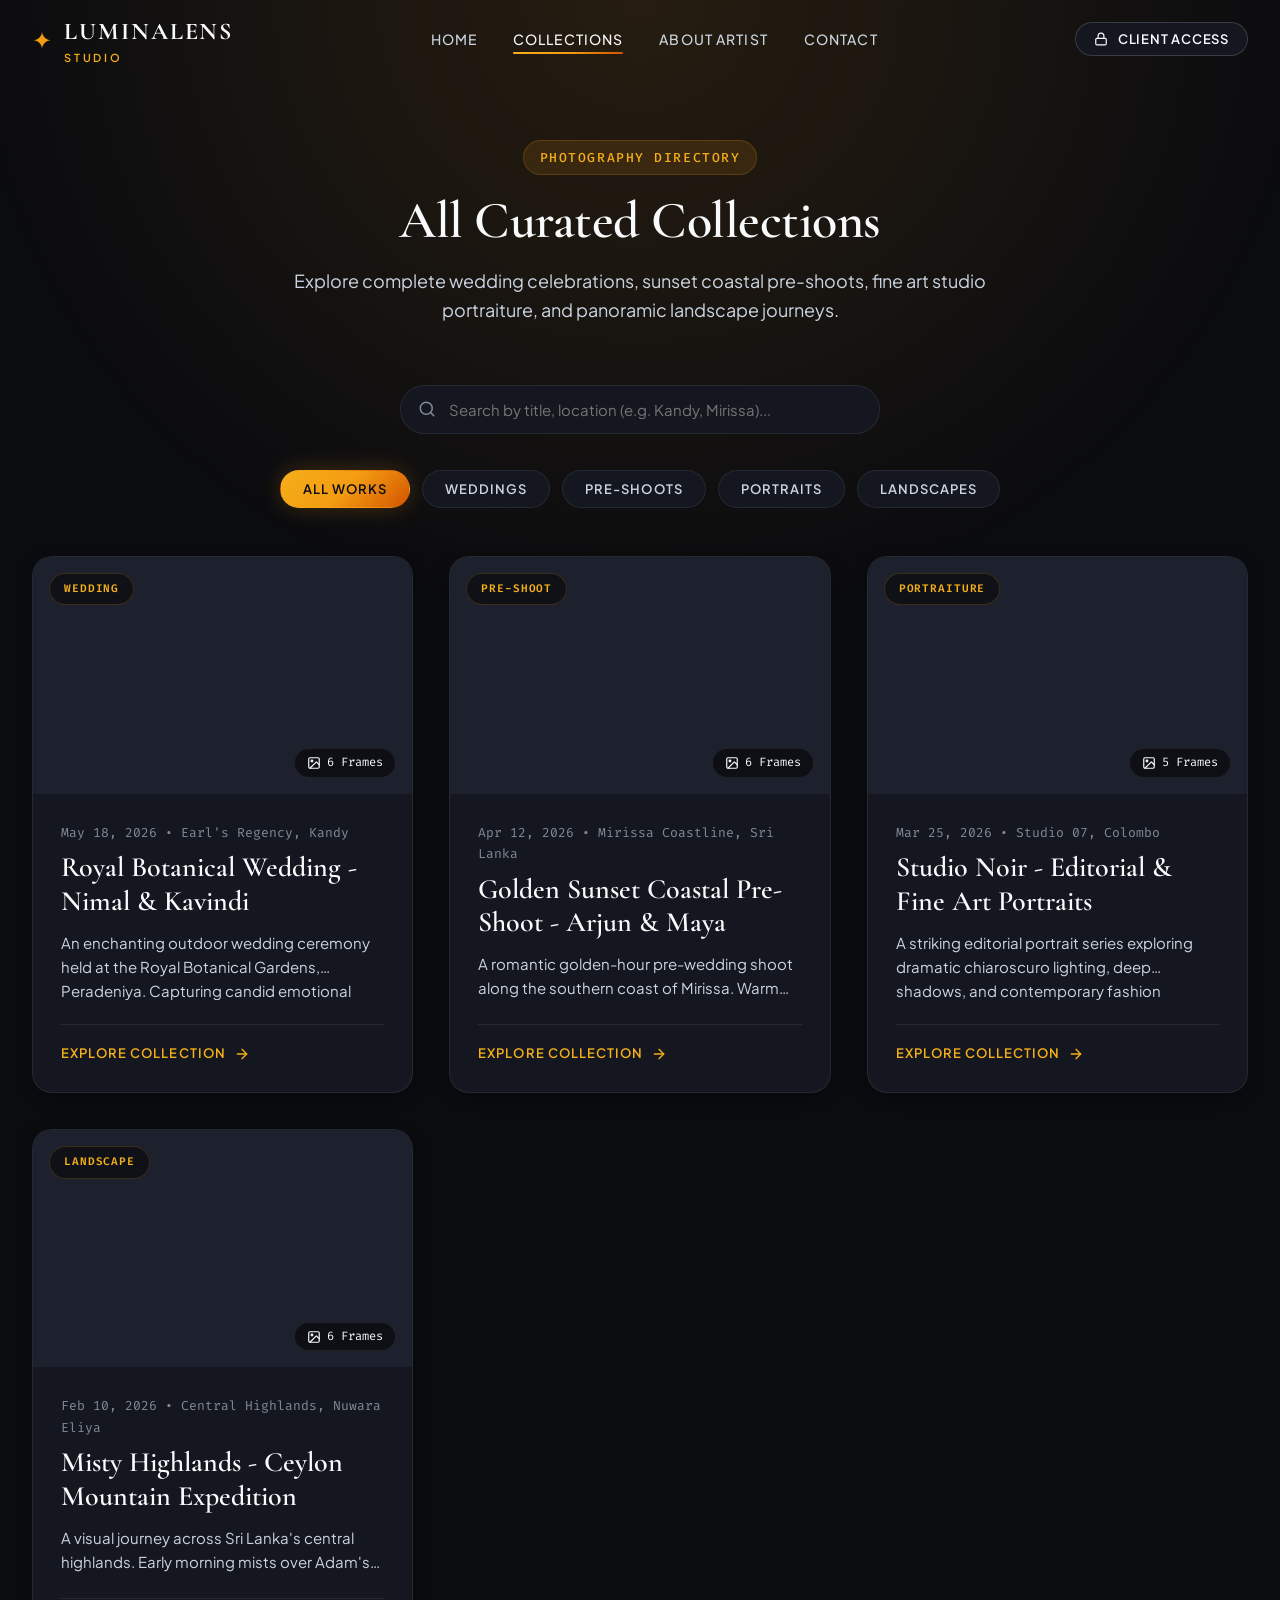
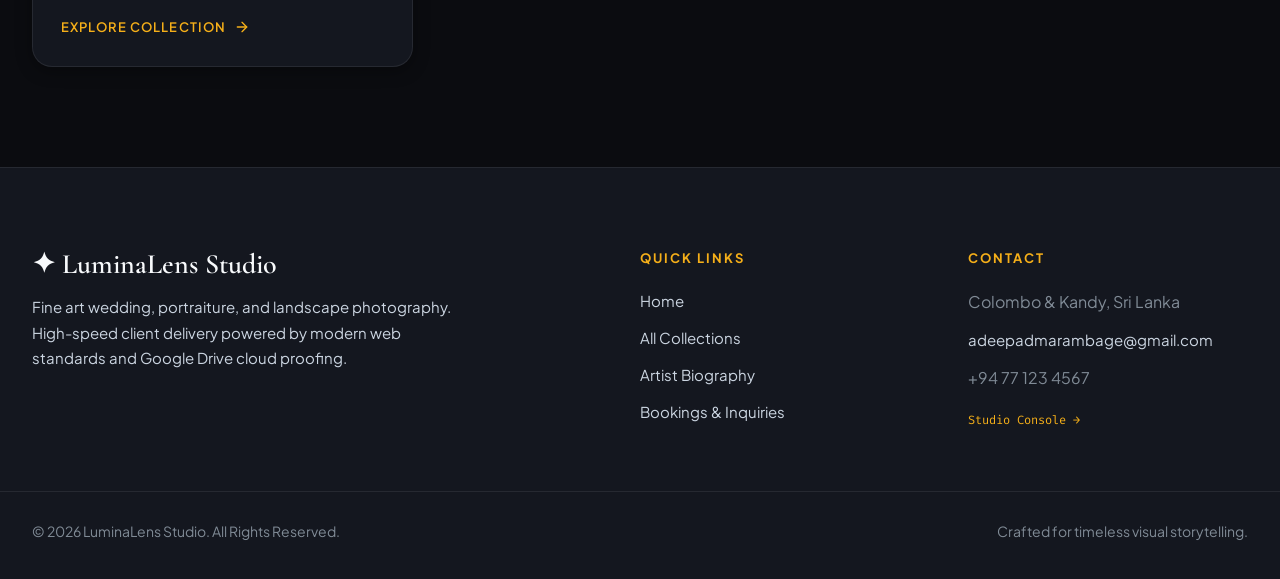
==== public/albums.html @ 2db3ec04 "feat(system): implement full-stack LuminaLens Studio with JDK 21 server, public gallery, and admin p" ====
<!DOCTYPE html>
<html lang="en">
<head>
  <meta charset="UTF-8">
  <meta name="viewport" content="width=device-width, initial-scale=1.0">
  <title>Photography Collections &amp; Client Galleries | LuminaLens Studio</title>
  <meta name="description" content="Browse all photography collections, wedding celebrations, coastal pre-shoots, and editorial portraits curated by LuminaLens Studio.">

  <!-- Favicon -->
  <link rel="icon" type="image/svg+xml" href="data:image/svg+xml,<svg xmlns='http://www.w3.org/2000/svg' viewBox='0 0 100 100'><rect width='100' height='100' rx='25' fill='%230b0c10'/><circle cx='50' cy='50' r='32' fill='none' stroke='%23f39c12' stroke-width='6'/><circle cx='50' cy='50' r='18' fill='none' stroke='%23f5af19' stroke-width='4'/><circle cx='50' cy='50' r='6' fill='%23f39c12'/></svg>">

  <!-- Google Fonts Preconnect & Stylesheets -->
  <link rel="preconnect" href="https://fonts.googleapis.com">
  <link rel="preconnect" href="https://fonts.gstatic.com" crossorigin>
  <link href="https://fonts.googleapis.com/css2?family=Cormorant+Garamond:ital,wght@0,400;0,600;0,700;1,400;1,600&family=Fira+Code:wght@400;500&family=Plus+Jakarta+Sans:wght@400;500;600;700&display=swap" rel="stylesheet">

  <!-- Core Stylesheet -->
  <link rel="stylesheet" href="css/style.css">
</head>
<body>

  <!-- Sticky Glassmorphic Header -->
  <header>
    <nav class="navbar" id="navbar" aria-label="Main Navigation">
      <div class="container nav-container">
        <!-- Brand Crest -->
        <a href="index.html" class="brand-crest" aria-label="LuminaLens Studio Home">
          <span class="brand-crest-icon" aria-hidden="true">✦</span>
          <div class="brand-title">
            LuminaLens
            <span>Studio</span>
          </div>
        </a>

        <!-- Navigation Links -->
        <ul class="nav-menu" id="nav-menu" role="menu">
          <li role="none"><a href="index.html" class="nav-link" role="menuitem">Home</a></li>
          <li role="none"><a href="albums.html" class="nav-link active" role="menuitem">Collections</a></li>
          <li role="none"><a href="index.html#about" class="nav-link" role="menuitem">About Artist</a></li>
          <li role="none"><a href="index.html#contact" class="nav-link" role="menuitem">Contact</a></li>
        </ul>

        <!-- Action Buttons -->
        <div class="nav-actions">
          <button type="button" class="btn btn-secondary btn-pill" id="client-access-btn" title="Access Private Client Album">
            <svg viewBox="0 0 24 24" width="14" height="14" fill="none" stroke="currentColor" stroke-width="2" stroke-linecap="round" stroke-linejoin="round" aria-hidden="true">
              <rect x="3" y="11" width="18" height="11" rx="2" ry="2"/>
              <path d="M7 11V7a5 5 0 0 1 10 0v4"/>
            </svg>
            <span>Client Access</span>
          </button>

          <!-- Mobile Toggle Button -->
          <button type="button" class="nav-toggle-btn" id="nav-toggle-btn" aria-label="Toggle navigation menu" aria-expanded="false" aria-controls="nav-menu">
            <span></span>
            <span></span>
            <span></span>
          </button>
        </div>
      </div>
    </nav>
  </header>

  <main class="section" style="padding-top: calc(var(--nav-height) + 60px);">
    <div class="container">
      <div class="section-header">
        <span class="section-tag">Photography Directory</span>
        <h1 class="section-title">All Curated Collections</h1>
        <p class="section-subtitle">
          Explore complete wedding celebrations, sunset coastal pre-shoots, fine art studio portraiture, and panoramic landscape journeys.
        </p>
      </div>

      <!-- Real-Time Search Bar -->
      <div class="catalog-search-wrapper">
        <svg class="search-icon-svg" viewBox="0 0 24 24" fill="none" stroke="currentColor" stroke-width="2" stroke-linecap="round" stroke-linejoin="round" aria-hidden="true">
          <circle cx="11" cy="11" r="8"/><line x1="21" y1="21" x2="16.65" y2="16.65"/>
        </svg>
        <input type="search" class="catalog-search-input" id="catalog-search" placeholder="Search by title, location (e.g. Kandy, Mirissa)..." aria-label="Search albums">
      </div>

      <!-- Category Filter Pills -->
      <div class="filter-bar" role="tablist" aria-label="Filter albums by category">
        <button type="button" class="filter-pill active" data-category="all" role="tab" aria-selected="true">All Works</button>
        <button type="button" class="filter-pill" data-category="wedding" role="tab" aria-selected="false">Weddings</button>
        <button type="button" class="filter-pill" data-category="preshoot" role="tab" aria-selected="false">Pre-Shoots</button>
        <button type="button" class="filter-pill" data-category="portrait" role="tab" aria-selected="false">Portraits</button>
        <button type="button" class="filter-pill" data-category="landscape" role="tab" aria-selected="false">Landscapes</button>
      </div>

      <!-- Albums Catalog Grid -->
      <div class="albums-grid" id="albums-catalog-grid">
        <!-- Dynamically rendered by app.js from data/albums.json -->
      </div>
    </div>
  </main>

  <!-- Client Access Modal -->
  <div class="modal-overlay" id="client-access-modal" role="dialog" aria-modal="true" aria-labelledby="client-modal-title">
    <div class="modal-card">
      <div class="modal-header">
        <h3 id="client-modal-title">Client Album Access</h3>
        <button type="button" class="modal-close-btn" id="close-client-modal" aria-label="Close dialog">&times;</button>
      </div>
      <p style="color: var(--text-secondary); margin-bottom: 20px; font-size: 0.9375rem;">
        Enter your unique album slug or private proofing code provided in your booking invitation:
      </p>
      <form id="client-access-form">
        <div style="margin-bottom: 20px;">
          <input type="text" class="share-url-input" id="client-album-code" placeholder="e.g. wedding-nimal-kavindi" required autocomplete="off" style="width: 100%;">
        </div>
        <button type="submit" class="btn btn-primary" style="width: 100%;">
          <span>View Private Collection &rarr;</span>
        </button>
      </form>
    </div>
  </div>

  <!-- Footer -->
  <footer class="footer">
    <div class="container footer-grid">
      <div class="footer-brand">
        <h4>✦ LuminaLens Studio</h4>
        <p>
          Fine art wedding, portraiture, and landscape photography. High-speed client delivery powered by modern web standards and Google Drive cloud proofing.
        </p>
      </div>

      <div class="footer-col">
        <h5>Quick Links</h5>
        <div class="footer-links-list">
          <a href="index.html">Home</a>
          <a href="albums.html">All Collections</a>
          <a href="index.html#about">Artist Biography</a>
          <a href="index.html#contact">Bookings &amp; Inquiries</a>
        </div>
      </div>

      <div class="footer-col">
        <h5>Contact</h5>
        <div class="footer-links-list">
          <span style="color: var(--text-muted);">Colombo &amp; Kandy, Sri Lanka</span>
          <a href="mailto:adeepadmarambage@gmail.com">adeepadmarambage@gmail.com</a>
          <span style="color: var(--text-muted);">+94 77 123 4567</span>
          <a href="admin/login.html" style="font-family: var(--font-mono); font-size: 0.75rem; color: var(--text-gold); margin-top: 8px;">Studio Console &rarr;</a>
        </div>
      </div>
    </div>

    <div class="container footer-bottom">
      <div>&copy; 2026 LuminaLens Studio. All Rights Reserved.</div>
      <div>Crafted for timeless visual storytelling.</div>
    </div>
  </footer>

  <!-- Google Drive CDN Helper, Lightbox & Application Engine -->
  <script src="js/gdrive-helper.js" defer></script>
  <script src="js/lightbox.js" defer></script>
  <script src="js/app.js" defer></script>
</body>
</html>
---- public/css/style.css ----
/* ==========================================================================
   LuminaLens Studio - Visual Design System ("Obsidian Gallery")
   Architecture: Pure Modern CSS3 (Variables, Grid, Flexbox, Glassmorphism)
   Theme: Dark Luxury Editorial & Cinematic Photography Experience
   ========================================================================== */

/* --- 1. CSS Custom Properties / Design Tokens --- */
:root {
  /* Canvas & Neutral Surfaces */
  --bg-canvas: #0b0c10;
  --bg-surface: #14171f;
  --bg-surface-elevated: #1c212d;
  --bg-surface-hover: #222938;
  --bg-glass: rgba(20, 23, 31, 0.78);
  --bg-glass-card: rgba(20, 23, 31, 0.65);
  --bg-glass-heavy: rgba(11, 12, 16, 0.94);

  /* Borders & Dividers */
  --border-subtle: rgba(255, 255, 255, 0.08);
  --border-medium: rgba(255, 255, 255, 0.16);
  --border-gold: rgba(243, 156, 18, 0.40);
  --border-gold-subtle: rgba(243, 156, 18, 0.20);

  /* Accent & Brand Luxury Gold */
  --accent-gold-primary: #f39c12;
  --accent-gold-light: #f5af19;
  --accent-gold-dark: #d35400;
  --accent-gold-gradient: linear-gradient(135deg, #f5af19 0%, #f39c12 50%, #d35400 100%);
  --accent-gold-glow: rgba(243, 156, 18, 0.28);
  --accent-gold-glow-subtle: rgba(243, 156, 18, 0.12);

  /* Text & Readability Hierarchy */
  --text-primary: #f8fafc;
  --text-secondary: #cbd5e1;
  --text-muted: #808b96;
  --text-gold: #f5af19;

  /* Functional Status Indicators */
  --status-published: #10b981;
  --status-private: #f59e0b;
  --status-hidden: #64748b;
  --status-danger: #ef4444;

  /* Typography */
  --font-display: 'Cormorant Garamond', Georgia, 'Times New Roman', serif;
  --font-sans: 'Plus Jakarta Sans', system-ui, -apple-system, BlinkMacSystemFont, 'Segoe UI', Roboto, sans-serif;
  --font-mono: 'Fira Code', SFMono-Regular, Consolas, monospace;

  /* Dimensions & Spacing */
  --nav-height: 80px;
  --container-max: 1320px;
  --radius-xs: 4px;
  --radius-sm: 8px;
  --radius-md: 14px;
  --radius-lg: 20px;
  --radius-xl: 28px;
  --radius-full: 9999px;

  /* Shadows */
  --shadow-sm: 0 4px 16px rgba(0, 0, 0, 0.35);
  --shadow-md: 0 10px 30px -6px rgba(0, 0, 0, 0.55);
  --shadow-lg: 0 20px 48px -10px rgba(0, 0, 0, 0.75);
  --shadow-gold: 0 0 24px -2px var(--accent-gold-glow);
  --shadow-gold-hover: 0 14px 36px -6px rgba(0, 0, 0, 0.65), 0 0 22px -2px var(--accent-gold-glow);

  /* Transitions */
  --ease-standard: cubic-bezier(0.4, 0, 0.2, 1);
  --transition-fast: 180ms var(--ease-standard);
  --transition-normal: 300ms var(--ease-standard);
  --transition-slow: 600ms var(--ease-standard);
}

/* --- 2. CSS Reset & Base Elements --- */
*, *::before, *::after {
  box-sizing: border-box;
  margin: 0;
  padding: 0;
}

html {
  font-size: 16px;
  scroll-behavior: smooth;
  scroll-padding-top: calc(var(--nav-height) + 24px);
  -webkit-text-size-adjust: 100%;
  background-color: var(--bg-canvas);
}

body {
  font-family: var(--font-sans);
  background-color: var(--bg-canvas);
  color: var(--text-secondary);
  line-height: 1.65;
  min-height: 100vh;
  overflow-x: hidden;
  position: relative;
  -webkit-font-smoothing: antialiased;
  -moz-osx-font-smoothing: grayscale;
}

/* Ambient Radial Vignette */
body::before {
  content: '';
  position: fixed;
  top: 0;
  left: 50%;
  transform: translateX(-50%);
  width: 100vw;
  height: 600px;
  background: radial-gradient(ellipse at 50% 0%, var(--accent-gold-glow-subtle) 0%, transparent 75%);
  pointer-events: none;
  z-index: 0;
}

a {
  color: inherit;
  text-decoration: none;
  transition: color var(--transition-fast);
}

ul {
  list-style: none;
}

img, svg {
  display: block;
  max-width: 100%;
}

button, input, textarea, select {
  font-family: inherit;
  font-size: inherit;
  color: inherit;
}

button {
  cursor: pointer;
  border: none;
  background: none;
}

:focus-visible {
  outline: 2px solid var(--accent-gold-primary);
  outline-offset: 3px;
  border-radius: var(--radius-xs);
}

/* --- 3. Typography Utility Classes --- */
h1, h2, h3, h4, .font-display {
  font-family: var(--font-display);
  color: var(--text-primary);
  font-weight: 600;
  line-height: 1.15;
}

.text-gold {
  color: var(--text-gold);
}

.text-muted {
  color: var(--text-muted);
}

.font-mono {
  font-family: var(--font-mono);
}

/* --- 4. Layout Containers --- */
.container {
  width: 100%;
  max-width: var(--container-max);
  margin-left: auto;
  margin-right: auto;
  padding-left: 32px;
  padding-right: 32px;
  position: relative;
  z-index: 1;
}

.section {
  padding-top: 100px;
  padding-bottom: 100px;
  position: relative;
}

.section-header {
  text-align: center;
  max-width: 760px;
  margin: 0 auto 60px;
}

.section-tag {
  display: inline-flex;
  align-items: center;
  gap: 8px;
  font-family: var(--font-mono);
  font-size: 0.8125rem;
  font-weight: 500;
  text-transform: uppercase;
  letter-spacing: 0.12em;
  color: var(--text-gold);
  background: var(--accent-gold-glow-subtle);
  border: 1px solid var(--border-gold-subtle);
  padding: 6px 16px;
  border-radius: var(--radius-full);
  margin-bottom: 16px;
}

.section-title {
  font-size: clamp(2.25rem, 5vw, 3.25rem);
  letter-spacing: -0.01em;
  margin-bottom: 16px;
}

.section-subtitle {
  font-size: 1.125rem;
  color: var(--text-secondary);
  line-height: 1.6;
}

/* --- 5. Navigation Bar --- */
.navbar {
  position: fixed;
  top: 0;
  left: 0;
  right: 0;
  height: var(--nav-height);
  z-index: 1000;
  display: flex;
  align-items: center;
  transition: background-color var(--transition-normal), backdrop-filter var(--transition-normal), border-color var(--transition-normal), box-shadow var(--transition-normal);
  border-bottom: 1px solid transparent;
}

.navbar.scrolled {
  background: var(--bg-glass);
  backdrop-filter: blur(18px);
  -webkit-backdrop-filter: blur(18px);
  border-bottom: 1px solid var(--border-subtle);
  box-shadow: var(--shadow-sm);
}

.nav-container {
  display: flex;
  align-items: center;
  justify-content: space-between;
  width: 100%;
}

/* Brand Crest */
.brand-crest {
  display: flex;
  align-items: center;
  gap: 12px;
}

.brand-crest-icon {
  color: var(--accent-gold-primary);
  font-size: 1.5rem;
  animation: shimmerGlow 4s infinite ease-in-out;
}

@keyframes shimmerGlow {
  0%, 100% { opacity: 0.8; transform: scale(1); filter: drop-shadow(0 0 2px var(--accent-gold-glow)); }
  50% { opacity: 1; transform: scale(1.1); filter: drop-shadow(0 0 8px var(--accent-gold-primary)); }
}

.brand-title {
  font-family: var(--font-display);
  font-size: 1.5rem;
  font-weight: 700;
  letter-spacing: 0.08em;
  color: var(--text-primary);
  text-transform: uppercase;
}

.brand-title span {
  font-family: var(--font-sans);
  font-size: 0.6875rem;
  font-weight: 600;
  letter-spacing: 0.25em;
  color: var(--text-gold);
  display: block;
  margin-top: -3px;
}

/* Navigation Links */
.nav-menu {
  display: flex;
  align-items: center;
  gap: 36px;
}

.nav-link {
  font-size: 0.875rem;
  font-weight: 500;
  text-transform: uppercase;
  letter-spacing: 0.08em;
  color: var(--text-secondary);
  position: relative;
  padding: 6px 0;
  transition: color var(--transition-fast);
}

.nav-link::after {
  content: '';
  position: absolute;
  bottom: 0;
  left: 50%;
  width: 0;
  height: 2px;
  background: var(--accent-gold-gradient);
  border-radius: var(--radius-full);
  transition: width var(--transition-normal), left var(--transition-normal);
}

.nav-link:hover,
.nav-link.active {
  color: var(--text-primary);
}

.nav-link:hover::after,
.nav-link.active::after {
  width: 100%;
  left: 0;
}

.nav-actions {
  display: flex;
  align-items: center;
  gap: 16px;
}

/* Buttons */
.btn {
  display: inline-flex;
  align-items: center;
  justify-content: center;
  gap: 10px;
  padding: 12px 26px;
  font-size: 0.875rem;
  font-weight: 600;
  letter-spacing: 0.06em;
  text-transform: uppercase;
  border-radius: var(--radius-full);
  transition: all var(--transition-fast);
  white-space: nowrap;
}

.btn:active {
  transform: scale(0.97);
}

.btn-primary {
  background: var(--accent-gold-gradient);
  color: #0b0c10;
  box-shadow: var(--shadow-sm);
  border: 1px solid transparent;
}

.btn-primary:hover {
  box-shadow: var(--shadow-gold-hover);
  transform: translateY(-2px);
}

.btn-secondary {
  background: var(--bg-surface);
  border: 1px solid var(--border-medium);
  color: var(--text-primary);
}

.btn-secondary:hover {
  border-color: var(--accent-gold-primary);
  background: var(--bg-surface-elevated);
  color: var(--text-gold);
  transform: translateY(-2px);
  box-shadow: var(--shadow-gold);
}

.btn-pill {
  padding: 8px 18px;
  font-size: 0.8125rem;
}

/* Mobile Hamburger Toggle */
.nav-toggle-btn {
  display: none;
  flex-direction: column;
  justify-content: space-between;
  width: 32px;
  height: 20px;
  padding: 0;
  z-index: 1001;
}

.nav-toggle-btn span {
  display: block;
  height: 2px;
  width: 100%;
  background-color: var(--text-primary);
  border-radius: var(--radius-full);
  transition: transform var(--transition-normal), opacity var(--transition-normal);
}

.nav-toggle-btn.open span:nth-child(1) {
  transform: translateY(9px) rotate(45deg);
}

.nav-toggle-btn.open span:nth-child(2) {
  opacity: 0;
}

.nav-toggle-btn.open span:nth-child(3) {
  transform: translateY(-9px) rotate(-45deg);
}

/* --- 6. Hero Showcase Section --- */
.hero-showcase {
  position: relative;
  min-height: 100vh;
  display: flex;
  align-items: center;
  justify-content: center;
  text-align: center;
  padding-top: calc(var(--nav-height) + 40px);
  padding-bottom: 80px;
  overflow: hidden;
}

.hero-backdrop-slider {
  position: absolute;
  top: 0;
  left: 0;
  right: 0;
  bottom: 0;
  z-index: 0;
}

.hero-slide {
  position: absolute;
  top: 0;
  left: 0;
  right: 0;
  bottom: 0;
  background-size: cover;
  background-position: center 30%;
  opacity: 0;
  transition: opacity 1.8s ease-in-out, transform 8s ease-out;
  transform: scale(1.0);
}

.hero-slide.active {
  opacity: 1;
  transform: scale(1.04);
}

.hero-overlay {
  position: absolute;
  top: 0;
  left: 0;
  right: 0;
  bottom: 0;
  background: linear-gradient(
    180deg,
    rgba(11, 12, 16, 0.45) 0%,
    rgba(11, 12, 16, 0.75) 55%,
    rgba(11, 12, 16, 0.98) 100%
  );
  z-index: 1;
}

.hero-content {
  position: relative;
  z-index: 2;
  max-width: 920px;
  margin: 0 auto;
}

.hero-crest-badge {
  display: inline-flex;
  align-items: center;
  gap: 10px;
  font-family: var(--font-mono);
  font-size: 0.8125rem;
  letter-spacing: 0.2em;
  text-transform: uppercase;
  color: var(--text-gold);
  background: rgba(20, 23, 31, 0.7);
  backdrop-filter: blur(12px);
  border: 1px solid var(--border-gold-subtle);
  padding: 8px 20px;
  border-radius: var(--radius-full);
  margin-bottom: 24px;
}

.hero-title {
  font-size: clamp(2.75rem, 7vw, 4.75rem);
  font-weight: 700;
  letter-spacing: -0.02em;
  color: var(--text-primary);
  margin-bottom: 20px;
  text-shadow: 0 4px 20px rgba(0, 0, 0, 0.7);
}

.hero-title em {
  font-style: italic;
  font-weight: 400;
  background: var(--accent-gold-gradient);
  -webkit-background-clip: text;
  background-clip: text;
  color: transparent;
}

.hero-lead {
  font-size: clamp(1.0625rem, 2vw, 1.25rem);
  color: var(--text-secondary);
  line-height: 1.7;
  max-width: 720px;
  margin: 0 auto 36px;
  text-shadow: 0 2px 10px rgba(0, 0, 0, 0.6);
}

.hero-cta-group {
  display: flex;
  align-items: center;
  justify-content: center;
  flex-wrap: wrap;
  gap: 16px;
  margin-bottom: 50px;
}

.hero-scroll-indicator {
  display: inline-flex;
  flex-direction: column;
  align-items: center;
  gap: 8px;
  font-family: var(--font-mono);
  font-size: 0.75rem;
  text-transform: uppercase;
  letter-spacing: 0.15em;
  color: var(--text-muted);
  opacity: 0.8;
  transition: opacity var(--transition-fast), color var(--transition-fast);
}

.hero-scroll-indicator:hover {
  opacity: 1;
  color: var(--text-gold);
}

.scroll-arrow {
  animation: bounceDown 2s infinite ease-in-out;
}

@keyframes bounceDown {
  0%, 100% { transform: translateY(0); }
  50% { transform: translateY(8px); }
}

/* --- 7. Artist Profile & Stats Section --- */
.stats-strip {
  display: grid;
  grid-template-columns: repeat(4, 1fr);
  gap: 24px;
  background: var(--bg-surface);
  border: 1px solid var(--border-subtle);
  border-radius: var(--radius-lg);
  padding: 40px 32px;
  box-shadow: var(--shadow-md);
  margin-top: -50px;
  position: relative;
  z-index: 10;
}

.stat-item {
  text-align: center;
  position: relative;
}

.stat-item:not(:last-child)::after {
  content: '';
  position: absolute;
  top: 15%;
  bottom: 15%;
  right: 0;
  width: 1px;
  background: var(--border-subtle);
}

.stat-number {
  font-family: var(--font-display);
  font-size: 2.75rem;
  font-weight: 700;
  color: var(--text-gold);
  line-height: 1.1;
  margin-bottom: 6px;
}

.stat-label {
  font-size: 0.875rem;
  color: var(--text-secondary);
  font-weight: 500;
  letter-spacing: 0.02em;
}

/* Artist Bio Card */
.artist-bio-grid {
  display: grid;
  grid-template-columns: 1fr 1.3fr;
  gap: 48px;
  align-items: center;
  margin-top: 80px;
}

.artist-portrait-box {
  position: relative;
  border-radius: var(--radius-lg);
  overflow: hidden;
  border: 1px solid var(--border-medium);
  box-shadow: var(--shadow-lg);
  aspect-ratio: 4/5;
  background: var(--bg-surface-elevated);
}

.artist-portrait-box img {
  width: 100%;
  height: 100%;
  object-fit: cover;
  transition: transform var(--transition-slow);
}

.artist-portrait-box:hover img {
  transform: scale(1.03);
}

.artist-bio-text h3 {
  font-size: 2.5rem;
  margin-bottom: 20px;
}

.artist-bio-text p {
  color: var(--text-secondary);
  font-size: 1.0625rem;
  line-height: 1.75;
  margin-bottom: 20px;
}

.artist-quote {
  font-family: var(--font-display);
  font-size: 1.5rem;
  font-style: italic;
  color: var(--text-gold);
  border-left: 2px solid var(--accent-gold-primary);
  padding-left: 20px;
  margin: 28px 0;
  line-height: 1.4;
}

/* --- 8. Category Filter Bar --- */
.filter-bar {
  display: flex;
  align-items: center;
  justify-content: center;
  flex-wrap: wrap;
  gap: 12px;
  margin-bottom: 48px;
}

.filter-pill {
  padding: 10px 22px;
  border-radius: var(--radius-full);
  font-size: 0.8125rem;
  font-weight: 600;
  text-transform: uppercase;
  letter-spacing: 0.08em;
  color: var(--text-secondary);
  background: var(--bg-surface);
  border: 1px solid var(--border-subtle);
  transition: all var(--transition-fast);
}

.filter-pill:hover {
  color: var(--text-primary);
  border-color: var(--border-gold);
}

.filter-pill.active {
  background: var(--accent-gold-gradient);
  color: #0b0c10;
  border-color: transparent;
  box-shadow: var(--shadow-gold);
}

/* Search Input */
.catalog-search-wrapper {
  max-width: 480px;
  margin: 0 auto 36px;
  position: relative;
}

.catalog-search-input {
  width: 100%;
  padding: 14px 20px 14px 48px;
  border-radius: var(--radius-full);
  background: var(--bg-surface);
  border: 1px solid var(--border-subtle);
  color: var(--text-primary);
  font-size: 0.9375rem;
  transition: all var(--transition-fast);
}

.catalog-search-input:focus {
  border-color: var(--accent-gold-primary);
  box-shadow: var(--shadow-gold);
  outline: none;
}

.search-icon-svg {
  position: absolute;
  left: 18px;
  top: 50%;
  transform: translateY(-50%);
  color: var(--text-muted);
  width: 18px;
  height: 18px;
  pointer-events: none;
}

/* --- 9. Album Card Grid --- */
.albums-grid {
  display: grid;
  grid-template-columns: repeat(auto-fill, minmax(360px, 1fr));
  gap: 36px;
}

.album-card {
  background: var(--bg-surface);
  border: 1px solid var(--border-subtle);
  border-radius: var(--radius-lg);
  overflow: hidden;
  box-shadow: var(--shadow-sm);
  display: flex;
  flex-direction: column;
  transition: transform var(--transition-normal), border-color var(--transition-normal), box-shadow var(--transition-normal);
  position: relative;
}

.album-card:hover {
  transform: translateY(-8px);
  border-color: var(--border-gold);
  box-shadow: var(--shadow-gold-hover);
}

.album-cover-wrapper {
  position: relative;
  aspect-ratio: 16/10;
  overflow: hidden;
  background: var(--bg-surface-elevated);
}

.album-cover-img {
  width: 100%;
  height: 100%;
  object-fit: cover;
  transition: transform 0.8s var(--ease-standard);
}

.album-card:hover .album-cover-img {
  transform: scale(1.05);
}

.album-category-badge {
  position: absolute;
  top: 16px;
  left: 16px;
  padding: 6px 14px;
  border-radius: var(--radius-full);
  font-family: var(--font-mono);
  font-size: 0.6875rem;
  font-weight: 600;
  text-transform: uppercase;
  letter-spacing: 0.08em;
  background: rgba(11, 12, 16, 0.75);
  backdrop-filter: blur(10px);
  color: var(--text-gold);
  border: 1px solid var(--border-gold-subtle);
  z-index: 2;
}

.album-photo-count-pill {
  position: absolute;
  bottom: 16px;
  right: 16px;
  display: flex;
  align-items: center;
  gap: 6px;
  padding: 4px 12px;
  border-radius: var(--radius-full);
  font-family: var(--font-mono);
  font-size: 0.75rem;
  color: var(--text-primary);
  background: rgba(11, 12, 16, 0.8);
  backdrop-filter: blur(8px);
  border: 1px solid var(--border-subtle);
  z-index: 2;
}

.album-card-body {
  padding: 28px;
  display: flex;
  flex-direction: column;
  flex-grow: 1;
}

.album-date {
  font-family: var(--font-mono);
  font-size: 0.8125rem;
  color: var(--text-muted);
  margin-bottom: 8px;
}

.album-title {
  font-size: 1.75rem;
  font-weight: 600;
  color: var(--text-primary);
  margin-bottom: 12px;
  line-height: 1.2;
}

.album-description {
  color: var(--text-secondary);
  font-size: 0.9375rem;
  line-height: 1.6;
  margin-bottom: 24px;
  display: -webkit-box;
  -webkit-line-clamp: 2;
  -webkit-box-orient: vertical;
  overflow: hidden;
  flex-grow: 1;
}

.album-card-footer {
  display: flex;
  align-items: center;
  justify-content: space-between;
  border-top: 1px solid var(--border-subtle);
  padding-top: 18px;
  margin-top: auto;
}

.view-album-link {
  display: inline-flex;
  align-items: center;
  gap: 8px;
  font-size: 0.8125rem;
  font-weight: 600;
  text-transform: uppercase;
  letter-spacing: 0.08em;
  color: var(--text-gold);
  transition: transform var(--transition-fast), color var(--transition-fast);
}

.view-album-link:hover {
  color: var(--text-primary);
  transform: translateX(4px);
}

/* --- 10. Dedicated Album View Header & Meta --- */
.album-hero-banner {
  padding-top: calc(var(--nav-height) + 40px);
  padding-bottom: 40px;
  border-bottom: 1px solid var(--border-subtle);
  background: linear-gradient(180deg, var(--bg-surface) 0%, var(--bg-canvas) 100%);
  margin-bottom: 48px;
}

.breadcrumb-nav {
  display: flex;
  align-items: center;
  gap: 8px;
  font-family: var(--font-mono);
  font-size: 0.8125rem;
  color: var(--text-muted);
  margin-bottom: 24px;
}

.breadcrumb-nav a {
  color: var(--text-secondary);
  display: inline-flex;
  align-items: center;
  gap: 6px;
}

.breadcrumb-nav a:hover {
  color: var(--text-gold);
}

.album-hero-content {
  max-width: 960px;
}

.album-detail-category {
  display: inline-block;
  font-family: var(--font-mono);
  font-size: 0.8125rem;
  text-transform: uppercase;
  letter-spacing: 0.15em;
  color: var(--text-gold);
  margin-bottom: 12px;
}

.album-detail-title {
  font-size: clamp(2.5rem, 5vw, 3.75rem);
  color: var(--text-primary);
  margin-bottom: 16px;
  line-height: 1.1;
}

.album-detail-meta {
  display: flex;
  flex-wrap: wrap;
  align-items: center;
  gap: 20px;
  font-family: var(--font-mono);
  font-size: 0.875rem;
  color: var(--text-muted);
  margin-bottom: 24px;
}

.meta-pill {
  display: inline-flex;
  align-items: center;
  gap: 6px;
}

.album-detail-desc {
  font-size: 1.125rem;
  color: var(--text-secondary);
  line-height: 1.7;
  max-width: 820px;
  margin-bottom: 32px;
}

.album-actions-toolbar {
  display: flex;
  align-items: center;
  flex-wrap: wrap;
  gap: 14px;
}

/* --- 11. Responsive Photo Gallery Grid --- */
.photo-gallery-grid {
  display: grid;
  grid-template-columns: repeat(auto-fill, minmax(320px, 1fr));
  gap: 24px;
  margin-bottom: 80px;
}

.photo-gallery-item {
  position: relative;
  border-radius: var(--radius-sm);
  overflow: hidden;
  background: var(--bg-surface-elevated);
  cursor: pointer;
  aspect-ratio: 3/2;
  border: 1px solid var(--border-subtle);
  transition: transform var(--transition-normal), border-color var(--transition-normal), box-shadow var(--transition-normal);
}

.photo-gallery-item.aspect-portrait {
  aspect-ratio: 2/3;
  grid-row: span 2;
}

.photo-gallery-item.aspect-wide {
  aspect-ratio: 16/9;
  grid-column: span 2;
}

.photo-gallery-item:hover {
  transform: translateY(-4px);
  border-color: var(--border-gold);
  box-shadow: var(--shadow-gold-hover);
}

.gallery-thumbnail-img {
  width: 100%;
  height: 100%;
  object-fit: cover;
  transition: transform 0.6s var(--ease-standard), filter 0.6s var(--ease-standard);
  background: var(--bg-surface);
}

.photo-gallery-item:hover .gallery-thumbnail-img {
  transform: scale(1.04);
}

.photo-caption-overlay {
  position: absolute;
  bottom: 0;
  left: 0;
  right: 0;
  padding: 24px 16px 14px;
  background: linear-gradient(180deg, transparent 0%, rgba(11, 12, 16, 0.9) 100%);
  color: var(--text-primary);
  font-size: 0.875rem;
  font-weight: 500;
  opacity: 0;
  transform: translateY(8px);
  transition: opacity var(--transition-fast), transform var(--transition-fast);
  display: flex;
  align-items: center;
  justify-content: space-between;
  pointer-events: none;
}

.photo-gallery-item:hover .photo-caption-overlay {
  opacity: 1;
  transform: translateY(0);
}

.expand-icon {
  color: var(--text-gold);
  width: 20px;
  height: 20px;
}

/* Skeleton Loading Shimmer */
.skeleton-shimmer {
  background: linear-gradient(90deg, var(--bg-surface) 25%, var(--bg-surface-elevated) 50%, var(--bg-surface) 75%);
  background-size: 200% 100%;
  animation: shimmer 1.6s infinite ease-in-out;
}

@keyframes shimmer {
  0% { background-position: 200% 0; }
  100% { background-position: -200% 0; }
}

/* --- 12. Full-Screen Interactive Lightbox --- */
.lightbox-modal {
  position: fixed;
  top: 0;
  left: 0;
  right: 0;
  bottom: 0;
  background: var(--bg-glass-heavy);
  backdrop-filter: blur(24px);
  -webkit-backdrop-filter: blur(24px);
  z-index: 10000;
  display: flex;
  flex-direction: column;
  opacity: 0;
  visibility: hidden;
  transition: opacity var(--transition-normal), visibility var(--transition-normal);
  user-select: none;
}

.lightbox-modal.active {
  opacity: 1;
  visibility: visible;
}

/* Top Lightbox Bar */
.lightbox-top-bar {
  height: 64px;
  display: flex;
  align-items: center;
  justify-content: space-between;
  padding: 0 24px;
  border-bottom: 1px solid var(--border-subtle);
  background: rgba(11, 12, 16, 0.8);
  flex-shrink: 0;
}

.lightbox-album-title {
  font-family: var(--font-display);
  font-size: 1.25rem;
  font-weight: 600;
  color: var(--text-primary);
  white-space: nowrap;
  overflow: hidden;
  text-overflow: ellipsis;
  max-width: 400px;
}

.lightbox-counter-pill {
  font-family: var(--font-mono);
  font-size: 0.8125rem;
  color: var(--text-gold);
  background: var(--bg-surface-elevated);
  padding: 4px 14px;
  border-radius: var(--radius-full);
  border: 1px solid var(--border-gold-subtle);
}

.lightbox-controls {
  display: flex;
  align-items: center;
  gap: 12px;
}

.lightbox-btn {
  width: 40px;
  height: 40px;
  border-radius: var(--radius-full);
  background: var(--bg-surface);
  border: 1px solid var(--border-subtle);
  color: var(--text-secondary);
  display: flex;
  align-items: center;
  justify-content: center;
  transition: all var(--transition-fast);
}

.lightbox-btn:hover {
  color: var(--text-primary);
  border-color: var(--accent-gold-primary);
  background: var(--bg-surface-elevated);
  transform: scale(1.05);
}

.lightbox-btn svg {
  width: 20px;
  height: 20px;
}

/* Main Lightbox Viewport */
.lightbox-stage {
  flex-grow: 1;
  position: relative;
  display: flex;
  align-items: center;
  justify-content: center;
  padding: 20px 80px;
  overflow: hidden;
}

.lightbox-img-wrapper {
  max-width: 100%;
  max-height: 100%;
  display: flex;
  flex-direction: column;
  align-items: center;
  justify-content: center;
  position: relative;
}

.lightbox-main-img {
  max-width: 100%;
  max-height: calc(100vh - 200px);
  object-fit: contain;
  border-radius: var(--radius-sm);
  box-shadow: 0 10px 40px rgba(0, 0, 0, 0.8);
  transition: transform 0.25s var(--ease-standard), opacity 0.2s ease;
}

.lightbox-main-img.zoomed {
  transform: scale(1.6);
  cursor: grab;
}

.lightbox-caption-bar {
  margin-top: 12px;
  font-size: 0.9375rem;
  color: var(--text-secondary);
  text-align: center;
  max-width: 700px;
  font-family: var(--font-sans);
}

/* Prev/Next Chevron Triggers */
.lightbox-nav-btn {
  position: absolute;
  top: 50%;
  transform: translateY(-50%);
  width: 52px;
  height: 52px;
  border-radius: var(--radius-full);
  background: rgba(20, 23, 31, 0.7);
  backdrop-filter: blur(8px);
  border: 1px solid var(--border-subtle);
  color: var(--text-primary);
  display: flex;
  align-items: center;
  justify-content: center;
  transition: all var(--transition-fast);
  z-index: 10;
}

.lightbox-nav-btn:hover {
  background: var(--accent-gold-primary);
  color: #0b0c10;
  border-color: transparent;
  box-shadow: var(--shadow-gold);
}

.lightbox-nav-btn.prev-btn {
  left: 24px;
}

.lightbox-nav-btn.next-btn {
  right: 24px;
}

.lightbox-nav-btn svg {
  width: 24px;
  height: 24px;
}

/* Bottom Thumbnail Strip */
.lightbox-thumb-strip {
  height: 84px;
  display: flex;
  align-items: center;
  gap: 10px;
  padding: 0 24px;
  background: rgba(11, 12, 16, 0.85);
  border-top: 1px solid var(--border-subtle);
  overflow-x: auto;
  scrollbar-width: thin;
  flex-shrink: 0;
}

.lightbox-thumb-item {
  width: 72px;
  height: 54px;
  border-radius: var(--radius-xs);
  overflow: hidden;
  border: 2px solid transparent;
  flex-shrink: 0;
  cursor: pointer;
  opacity: 0.5;
  transition: opacity var(--transition-fast), border-color var(--transition-fast);
}

.lightbox-thumb-item img {
  width: 100%;
  height: 100%;
  object-fit: cover;
}

.lightbox-thumb-item:hover {
  opacity: 0.85;
}

.lightbox-thumb-item.active {
  opacity: 1;
  border-color: var(--accent-gold-primary);
  box-shadow: 0 0 10px var(--accent-gold-glow);
}

/* --- 13. Share Modal Sheet --- */
.modal-overlay {
  position: fixed;
  top: 0;
  left: 0;
  right: 0;
  bottom: 0;
  background: rgba(11, 12, 16, 0.88);
  backdrop-filter: blur(14px);
  -webkit-backdrop-filter: blur(14px);
  z-index: 10001;
  display: flex;
  align-items: center;
  justify-content: center;
  padding: 24px;
  opacity: 0;
  visibility: hidden;
  transition: opacity var(--transition-normal), visibility var(--transition-normal);
}

.modal-overlay.active {
  opacity: 1;
  visibility: visible;
}

.modal-card {
  width: 100%;
  max-width: 520px;
  background: var(--bg-surface);
  border: 1px solid var(--border-medium);
  border-radius: var(--radius-lg);
  padding: 36px;
  box-shadow: var(--shadow-lg), var(--shadow-gold);
  position: relative;
  text-align: left;
}

.modal-header {
  display: flex;
  align-items: center;
  justify-content: space-between;
  margin-bottom: 24px;
  border-bottom: 1px solid var(--border-subtle);
  padding-bottom: 16px;
}

.modal-header h3 {
  font-size: 1.75rem;
  color: var(--text-primary);
}

.modal-close-btn {
  color: var(--text-muted);
  font-size: 1.5rem;
  line-height: 1;
  padding: 4px;
  transition: color var(--transition-fast);
}

.modal-close-btn:hover {
  color: var(--text-primary);
}

.share-input-group {
  display: flex;
  gap: 8px;
  margin-bottom: 20px;
}

.share-url-input {
  flex-grow: 1;
  padding: 12px 16px;
  border-radius: var(--radius-md);
  background: var(--bg-surface-elevated);
  border: 1px solid var(--border-medium);
  color: var(--text-primary);
  font-family: var(--font-mono);
  font-size: 0.875rem;
}

.share-url-input:focus {
  border-color: var(--accent-gold-primary);
  outline: none;
}

.share-channels {
  display: flex;
  flex-direction: column;
  gap: 12px;
}

.share-channel-btn {
  display: flex;
  align-items: center;
  gap: 14px;
  padding: 14px 20px;
  border-radius: var(--radius-md);
  background: var(--bg-surface-elevated);
  border: 1px solid var(--border-subtle);
  color: var(--text-primary);
  font-size: 0.9375rem;
  font-weight: 500;
  transition: all var(--transition-fast);
}

.share-channel-btn:hover {
  border-color: var(--accent-gold-primary);
  background: var(--bg-surface-hover);
  transform: translateY(-1px);
}

.share-channel-btn svg {
  width: 22px;
  height: 22px;
  flex-shrink: 0;
}

/* Toast Notifications */
.toast-notification {
  position: fixed;
  bottom: 28px;
  right: 28px;
  background: var(--bg-surface-elevated);
  border: 1px solid var(--accent-gold-primary);
  color: var(--text-primary);
  padding: 14px 24px;
  border-radius: var(--radius-md);
  box-shadow: var(--shadow-lg), var(--shadow-gold);
  z-index: 20000;
  display: flex;
  align-items: center;
  gap: 12px;
  font-size: 0.9375rem;
  font-weight: 500;
  transform: translateY(100px);
  opacity: 0;
  pointer-events: none;
  transition: transform var(--transition-normal), opacity var(--transition-normal);
}

.toast-notification.active {
  transform: translateY(0);
  opacity: 1;
  pointer-events: auto;
}

/* --- 14. Footer --- */
.footer {
  background: var(--bg-surface);
  border-top: 1px solid var(--border-subtle);
  padding: 80px 0 36px;
  position: relative;
  z-index: 1;
}

.footer-grid {
  display: grid;
  grid-template-columns: 2fr 1fr 1fr;
  gap: 48px;
  margin-bottom: 60px;
}

.footer-brand h4 {
  font-size: 1.75rem;
  margin-bottom: 14px;
}

.footer-brand p {
  color: var(--text-secondary);
  font-size: 0.9375rem;
  line-height: 1.7;
  max-width: 440px;
  margin-bottom: 24px;
}

.footer-col h5 {
  font-family: var(--font-sans);
  font-size: 0.8125rem;
  text-transform: uppercase;
  letter-spacing: 0.15em;
  color: var(--text-gold);
  margin-bottom: 20px;
}

.footer-links-list {
  display: flex;
  flex-direction: column;
  gap: 12px;
}

.footer-links-list a {
  color: var(--text-secondary);
  font-size: 0.9375rem;
  transition: color var(--transition-fast);
}

.footer-links-list a:hover {
  color: var(--text-primary);
}

.footer-bottom {
  display: flex;
  align-items: center;
  justify-content: space-between;
  border-top: 1px solid var(--border-subtle);
  padding-top: 28px;
  font-size: 0.875rem;
  color: var(--text-muted);
}

/* --- 15. Responsive Breakpoints --- */
@media (max-width: 1024px) {
  .stats-strip {
    grid-template-columns: repeat(2, 1fr);
  }

  .stat-item:nth-child(2)::after {
    display: none;
  }

  .artist-bio-grid {
    grid-template-columns: 1fr;
  }

  .footer-grid {
    grid-template-columns: 1fr 1fr;
  }
}

@media (max-width: 768px) {
  :root {
    --nav-height: 70px;
  }

  .nav-menu {
    position: fixed;
    top: var(--nav-height);
    left: 0;
    right: 0;
    bottom: 0;
    background: var(--bg-surface);
    backdrop-filter: blur(20px);
    -webkit-backdrop-filter: blur(20px);
    flex-direction: column;
    justify-content: center;
    gap: 32px;
    padding: 32px;
    transform: translateY(-100%);
    opacity: 0;
    pointer-events: none;
    transition: transform var(--transition-normal), opacity var(--transition-normal);
    z-index: 999;
  }

  .nav-menu.open {
    transform: translateY(0);
    opacity: 1;
    pointer-events: auto;
  }

  .nav-link {
    font-size: 1.25rem;
  }

  .nav-toggle-btn {
    display: flex;
  }

  .lightbox-stage {
    padding: 10px 16px;
  }

  .lightbox-nav-btn {
    width: 44px;
    height: 44px;
  }

  .lightbox-nav-btn.prev-btn { left: 10px; }
  .lightbox-nav-btn.next-btn { right: 10px; }

  .photo-gallery-grid {
    grid-template-columns: 1fr;
  }

  .photo-gallery-item.aspect-wide {
    grid-column: span 1;
  }

  .footer-grid {
    grid-template-columns: 1fr;
    gap: 36px;
  }

  .footer-bottom {
    flex-direction: column;
    text-align: center;
    gap: 16px;
  }
}

@media (max-width: 480px) {
  .stats-strip {
    grid-template-columns: 1fr;
  }

  .stat-item::after {
    display: none !important;
  }

  .hero-cta-group {
    flex-direction: column;
    width: 100%;
  }

  .hero-cta-group .btn {
    width: 100%;
  }
}

/* Reduced Motion (WCAG AA) */
@media (prefers-reduced-motion: reduce) {
  *, *::before, *::after {
    animation-duration: 0.01ms !important;
    animation-iteration-count: 1 !important;
    transition-duration: 0.01ms !important;
    scroll-behavior: auto !important;
  }
}
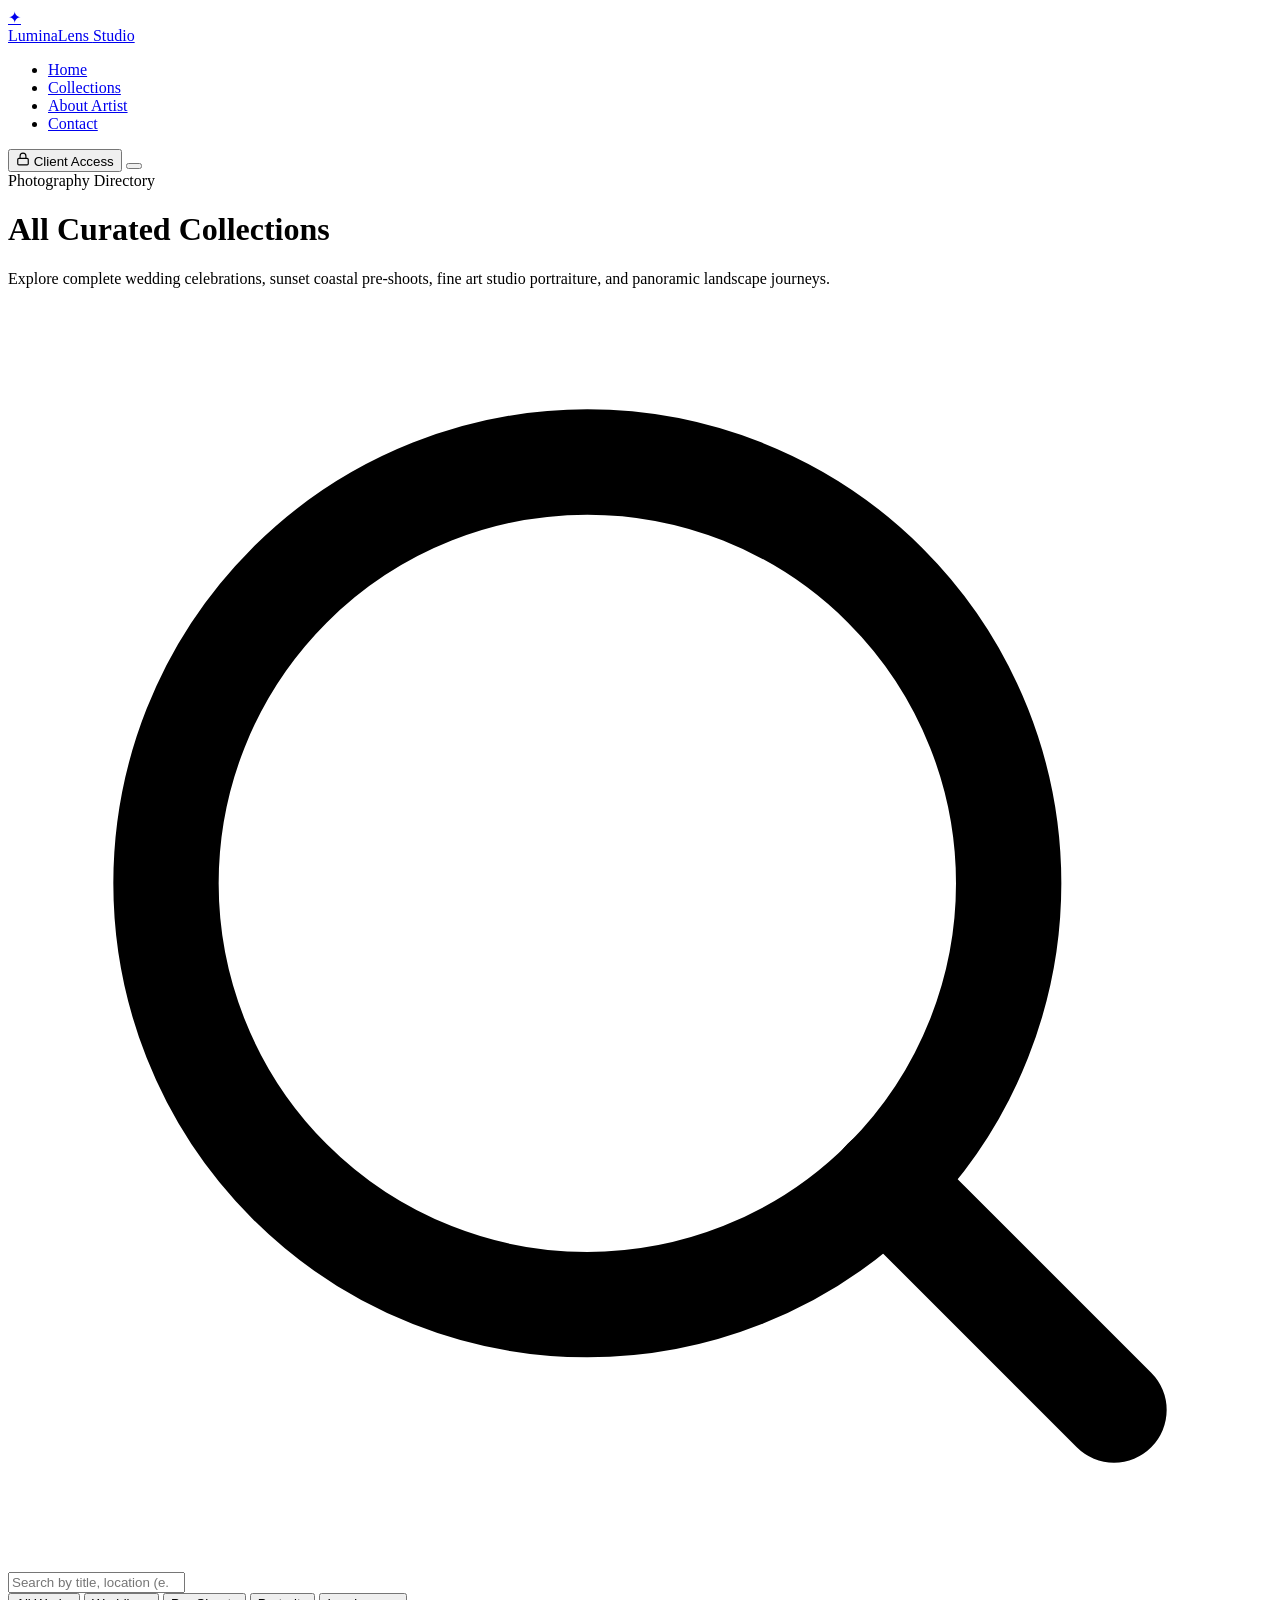
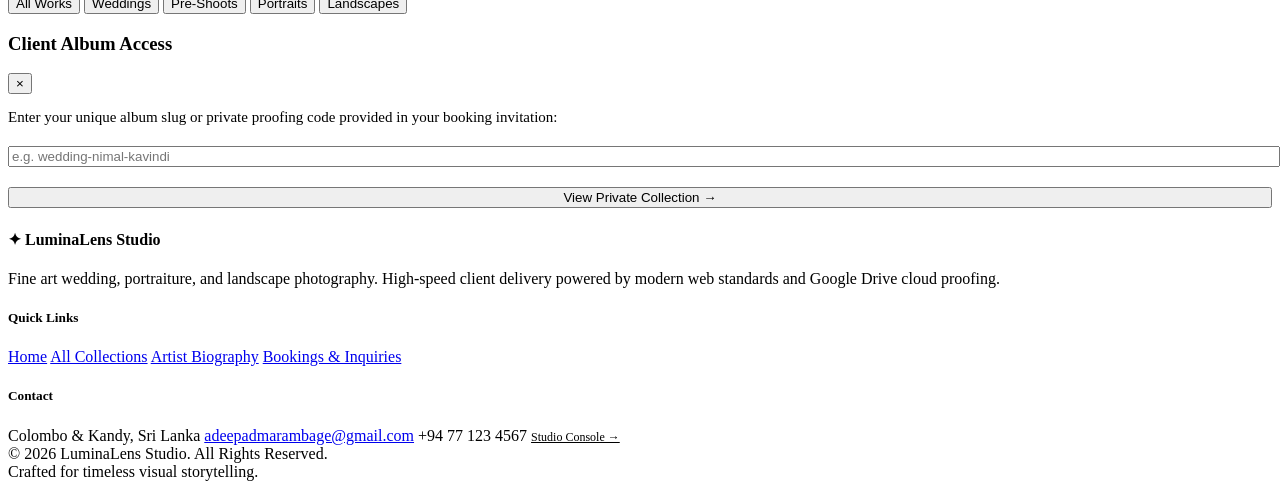
==== commit c539a348: "fix(router): resolve clean URL path assets, slug query compatibility, and auth password hints Co-aut" ====
--- a/public/albums.html
+++ b/public/albums.html
@@ -1,6 +1,7 @@
 <!DOCTYPE html>
 <html lang="en">
 <head>
+  <base href="/">
   <meta charset="UTF-8">
   <meta name="viewport" content="width=device-width, initial-scale=1.0">
   <title>Photography Collections &amp; Client Galleries | LuminaLens Studio</title>
